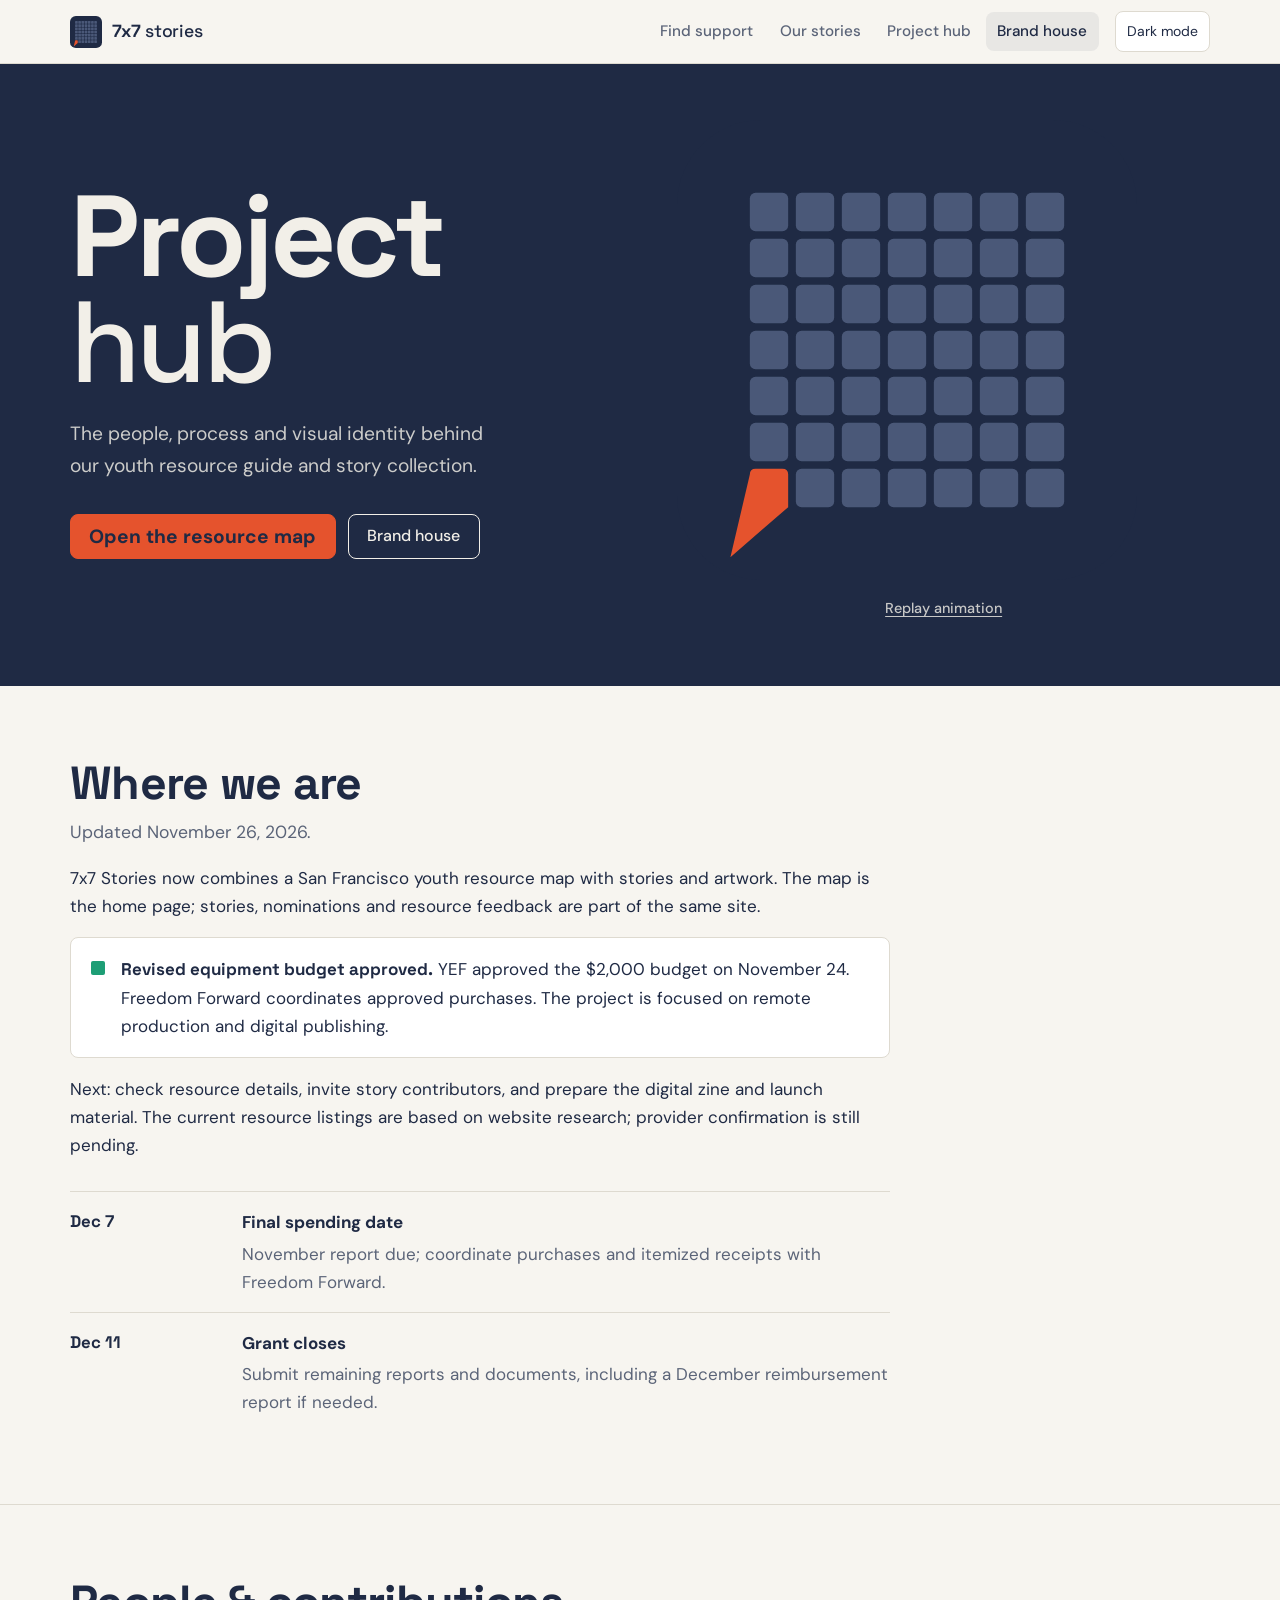
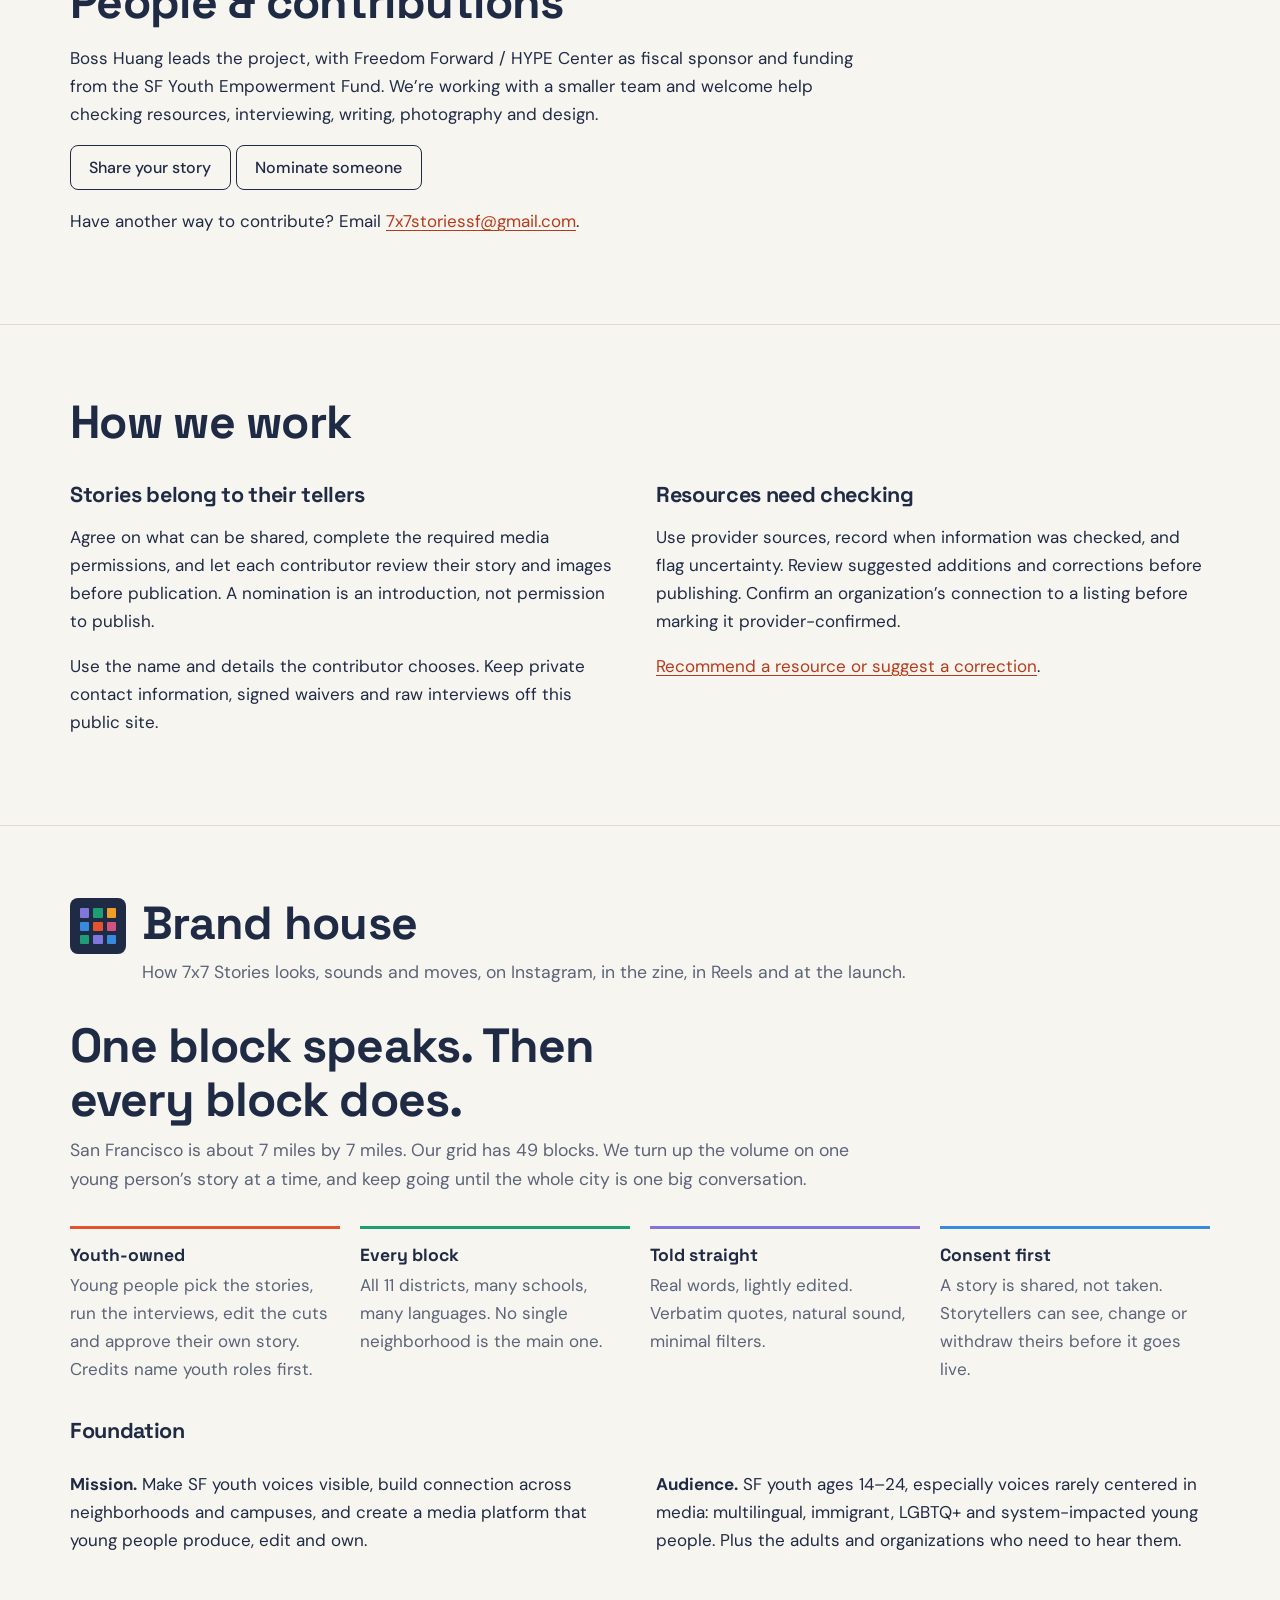
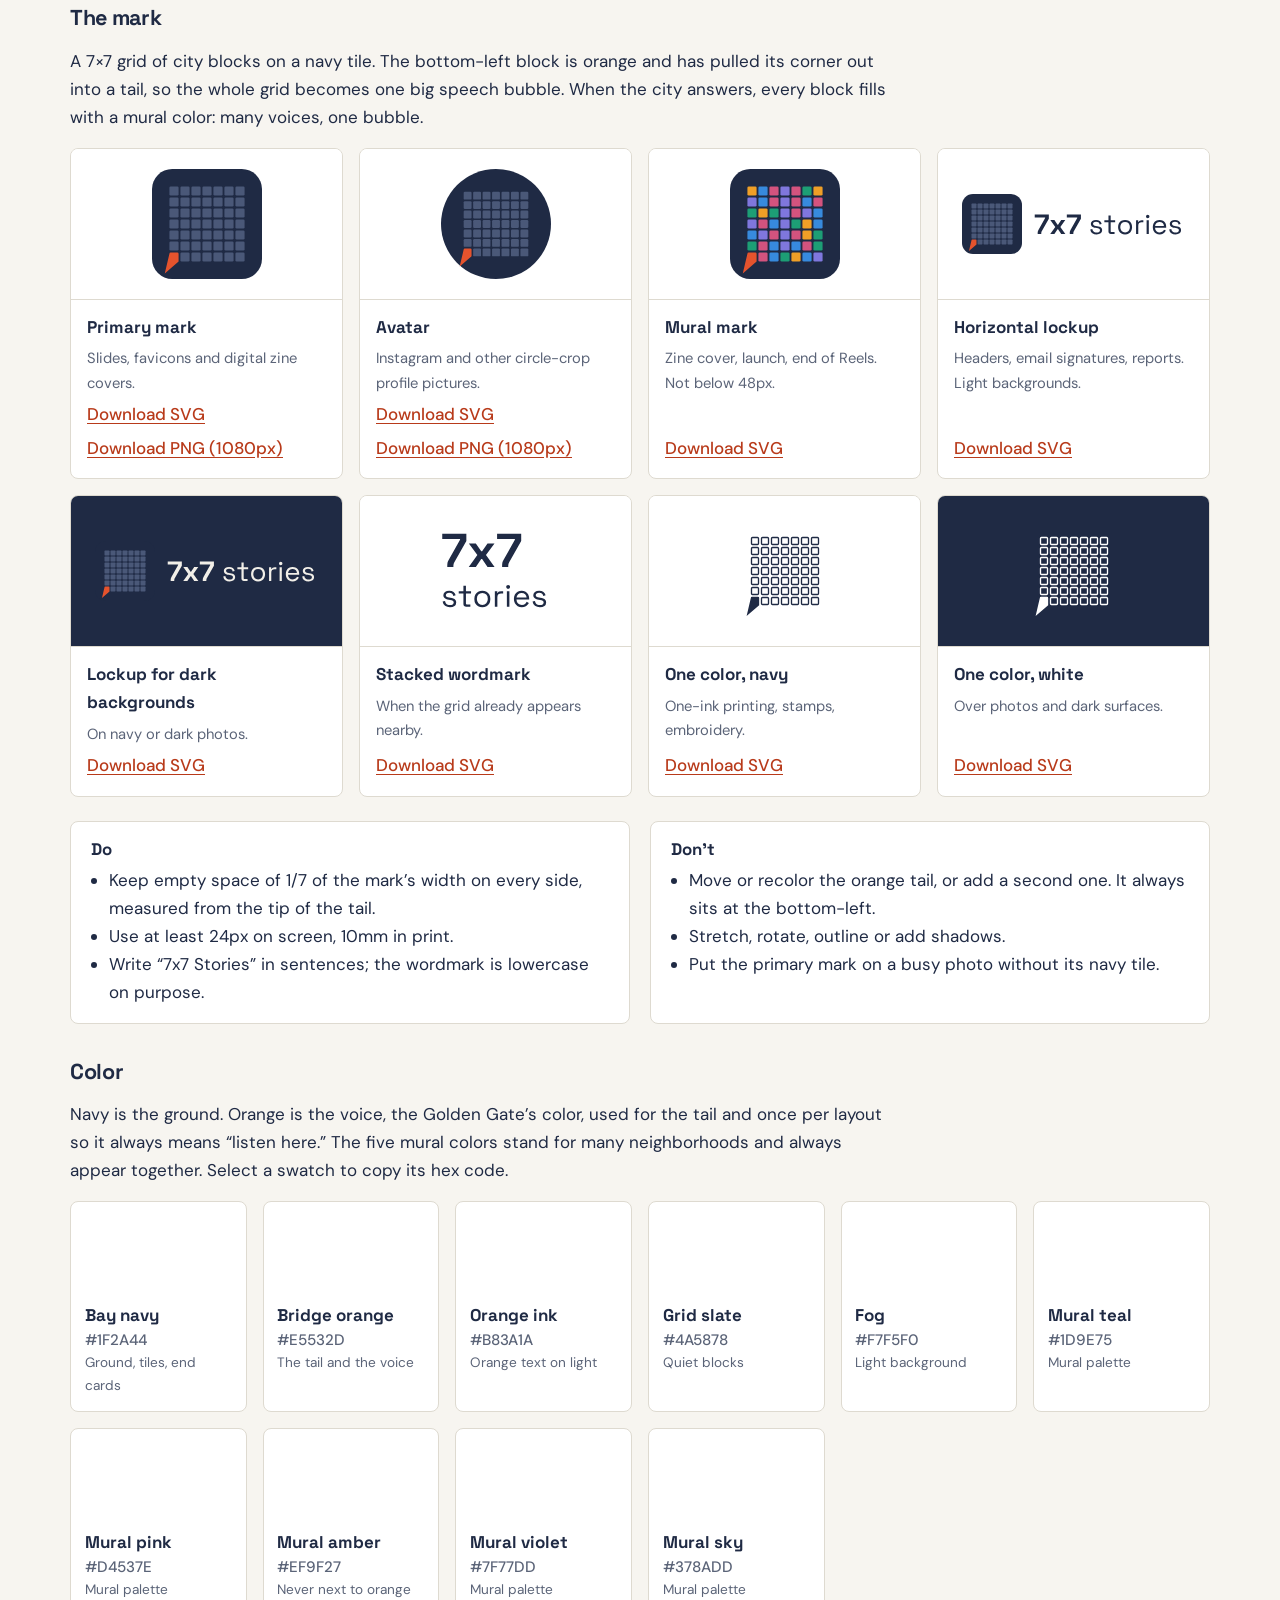
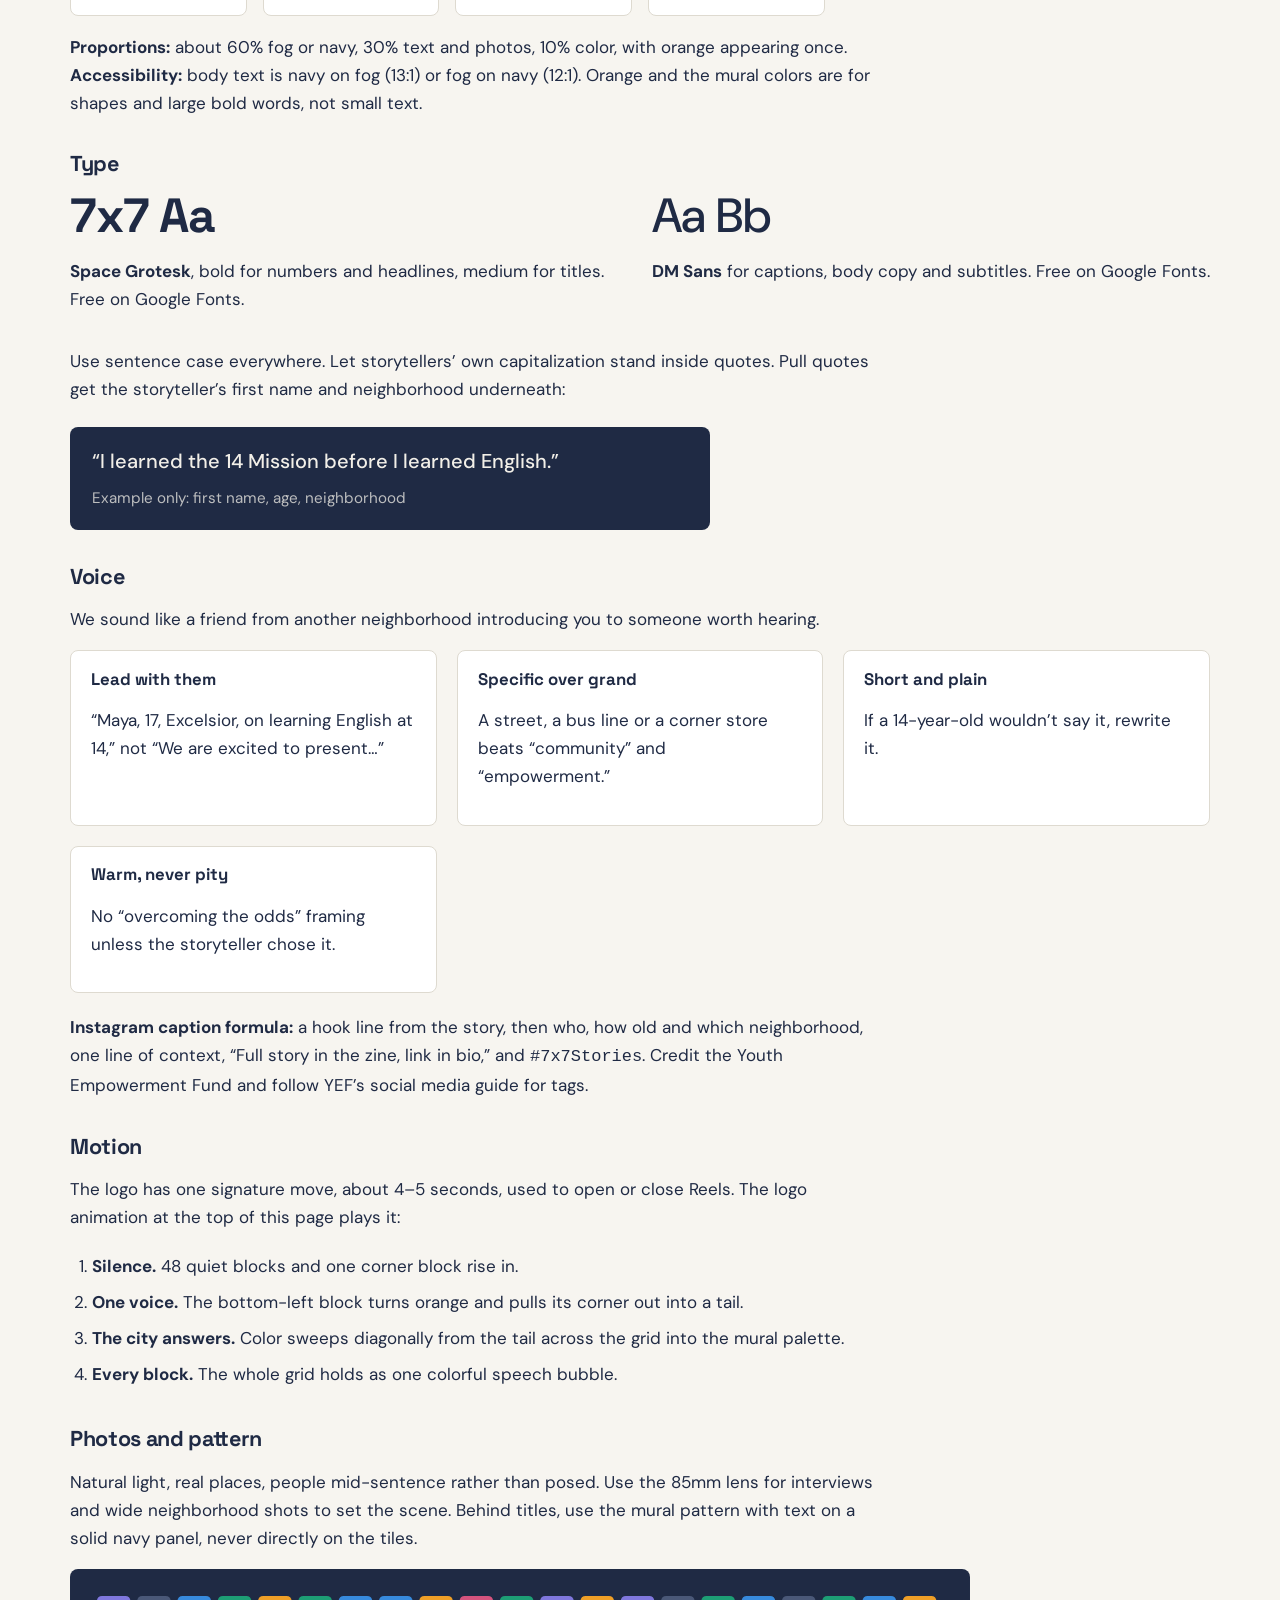
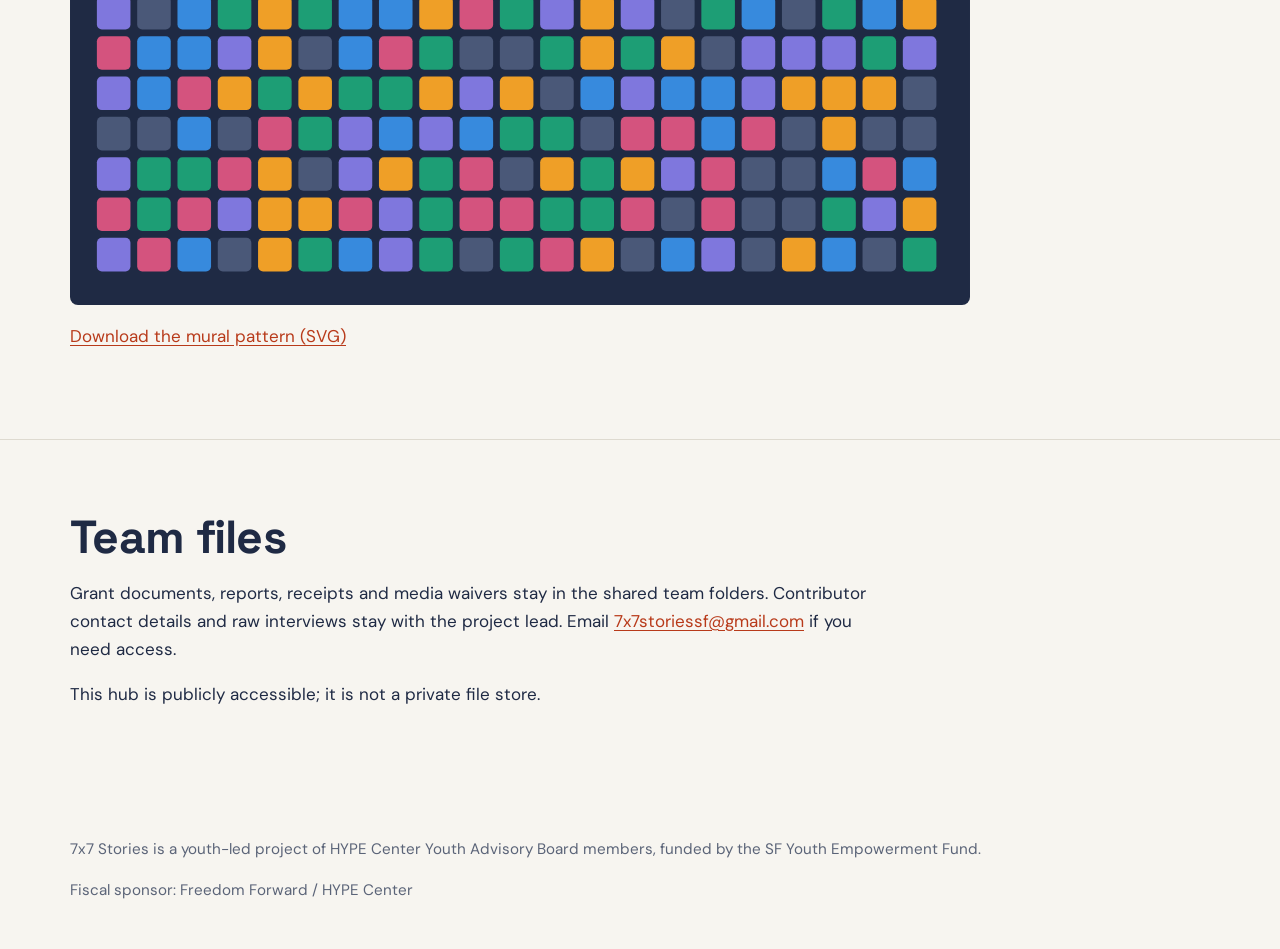
==== project/index.html @ 8b2cbba2 "Merge resource atlas into 7x7 Stories with a project hub" ====
<!doctype html>
<html lang="en">
<head>
<meta charset="utf-8">
<meta name="viewport" content="width=device-width, initial-scale=1, viewport-fit=cover">
<meta name="robots" content="noindex, nofollow">
<title>Project hub · 7x7 Stories</title>
<meta name="description" content="Project updates, contributor guidance and brand assets for 7x7 Stories.">
<link rel="icon" type="image/png" href="favicon.png">
<link rel="preconnect" href="https://fonts.googleapis.com">
<link rel="preconnect" href="https://fonts.gstatic.com" crossorigin>
<link rel="stylesheet" href="https://fonts.googleapis.com/css2?family=DM+Sans:wght@400;500;700&family=Space+Grotesk:wght@500;700&display=swap">
<style>
:root{
  color-scheme: light;
  --surface:#F7F5F0; --raised:#FFFFFF; --line:#DEDAD0;
  --ink:#1F2A44; --muted:#5B6478;
  --navy:#1F2A44; --slate:#4A5878; --on-navy:#F2EFE8;
  --orange:#E5532D; --orange-ink:#B83A1A;
  --teal:#1D9E75; --pink:#D4537E; --amber:#EF9F27; --violet:#7F77DD; --sky:#378ADD;
  --display:"Space Grotesk","Helvetica Neue",Arial,sans-serif;
  --text:"DM Sans",system-ui,-apple-system,"Segoe UI",sans-serif;
  --r-tile:2px; --r-md:8px;
  --measure:68ch;
}
@media (prefers-color-scheme: dark){
  :root:not([data-theme="light"]){
    color-scheme: dark;
    --surface:#121826; --raised:#1B2335; --line:#2C3650;
    --ink:#F2EFE8; --muted:#A9B0C0;
    --navy:#2B3B62; --slate:#4F6390;
    --orange:#FF6A3D; --orange-ink:#FF7A50;
  }
}
:root{ box-sizing:border-box; padding-top:env(safe-area-inset-top,0px); padding-bottom:env(safe-area-inset-bottom,0px); }
html{ scroll-padding-top:calc(env(safe-area-inset-top,0px) + 72px); scroll-behavior:smooth; }
@media (prefers-reduced-motion: reduce){ html{ scroll-behavior:auto; } }
*,*::before,*::after{ box-sizing:inherit; }
body{ margin:0; background:var(--surface); color:var(--ink); font:400 1.0625rem/1.65 var(--text); -webkit-font-smoothing:antialiased; }
img,svg{ max-width:100%; }
a{ color:var(--orange-ink); text-underline-offset:.18em; }
a:hover{ text-decoration-thickness:2px; }
:focus-visible{ outline:3px solid var(--orange); outline-offset:3px; border-radius:2px; }
.optbar{ background:color-mix(in srgb, var(--orange) 14%, var(--surface)); border-bottom:1px solid var(--line); font-size:.95rem; }
.optbar-in{ display:flex; flex-wrap:wrap; gap:.4rem 1rem; align-items:center; justify-content:space-between; padding-top:.55rem; padding-bottom:.55rem; }
.optbar b{ font-family:var(--display); }
.optbar a{ font-weight:500; }
.skip{ position:absolute; left:1rem; top:-4rem; background:var(--navy); color:var(--on-navy); padding:.6rem 1rem; border-radius:var(--r-md); z-index:20; }
.skip:focus{ top:1rem; }
.sr-only{ position:absolute; width:1px; height:1px; overflow:hidden; clip:rect(0 0 0 0); white-space:nowrap; }

/* header */
body::before{ content:""; position:fixed; inset:0 0 auto; height:env(safe-area-inset-top,0px); z-index:10; background:var(--surface); }
.top{ position:sticky; top:env(safe-area-inset-top,0px); z-index:9; background:var(--surface); border-bottom:1px solid var(--line); }
.top-in{ max-width:1180px; margin:0 auto; padding:.7rem 1.25rem; display:flex; align-items:center; gap:1rem; }
.brand{ flex:none; white-space:nowrap; display:flex; align-items:center; gap:.6rem; text-decoration:none; color:var(--ink); font:700 1.1rem/1 var(--display); letter-spacing:-.01em; }
.brand img{ width:32px; height:32px; }
.brand span b{ font-weight:700; } .brand span{ font-weight:500; }
nav ul{ list-style:none; margin:0; padding:0; display:flex; gap:.25rem; overflow-x:auto; scrollbar-width:none; }
nav{ margin-left:auto; min-width:0; }
nav a{ display:block; padding:.45rem .7rem; border-radius:var(--r-md); color:var(--muted); text-decoration:none; font-weight:500; font-size:.95rem; white-space:nowrap; }
nav a:hover, nav a[aria-current="true"]{ color:var(--ink); background:color-mix(in srgb, var(--ink) 7%, transparent); }

/* layout */
main{ display:block; }
.wrap{ max-width:1180px; margin:0 auto; padding:0 1.25rem; }
section{ padding:4.5rem 0; border-bottom:1px solid var(--line); }
section:last-of-type{ border-bottom:0; }
.sec-head{ display:grid; grid-template-columns: 56px 1fr; gap:1rem; align-items:start; margin-bottom:2rem; }
.sec-tile{ width:56px; height:56px; border-radius:var(--r-md); background:var(--navy); display:grid; grid-template-columns:repeat(3,1fr); gap:4px; padding:10px; }
.sec-tile i{ background:var(--slate); border-radius:1px; }
.sec-tile i.on{ background:var(--c, var(--orange)); }
h1,h2,h3{ font-family:var(--display); letter-spacing:-.015em; line-height:1.08; margin:0; }
h2{ font-size:clamp(2rem, 4vw, 2.9rem); font-weight:700; }
h3{ font-size:1.35rem; font-weight:700; margin:2.2rem 0 .7rem; }
.lede{ color:var(--muted); max-width:var(--measure); margin:.6rem 0 0; font-size:1.1rem; }
p, li{ max-width:var(--measure); }
.cols{ display:grid; gap:2rem; grid-template-columns:repeat(auto-fit, minmax(min(100%, 320px), 1fr)); }

/* hero */
.hero{ background:var(--navy); color:var(--on-navy); padding:3.5rem 0 4rem; border-bottom:0; }
.hero-in{ display:grid; grid-template-columns: minmax(0,1.05fr) minmax(0,1fr); gap:3rem; align-items:center; }
.hero h1{ font-size:clamp(3.4rem, 9vw, 7.2rem); line-height:.92; letter-spacing:-.035em; }
.hero h1 span{ display:block; font-weight:500; }
.hero p{ font-size:1.2rem; color:color-mix(in srgb, var(--on-navy) 82%, var(--navy)); margin:1.4rem 0 0; max-width:34ch; }
.hero-actions{ display:flex; flex-wrap:wrap; gap:.75rem; margin-top:2rem; }
.btn{ display:inline-flex; align-items:center; gap:.5rem; font:500 1rem/1 var(--text); padding:.85rem 1.15rem; border-radius:var(--r-md); border:1.5px solid currentColor; background:transparent; color:inherit; text-decoration:none; cursor:pointer; }
.btn.solid{ background:var(--orange); border-color:var(--orange); color:#1F2A44; font-weight:700; font-size:1.2rem; padding:.75rem 1.15rem; }
.btn:hover{ filter:brightness(1.06); }
.grid-art{ width:min(100%, 460px); justify-self:center; aspect-ratio:1; }
.grid-art svg{ width:100%; height:100%; display:block; }
.replay{ display:block; margin:.9rem auto 0; font:500 .9rem/1 var(--text); color:color-mix(in srgb, var(--on-navy) 80%, var(--navy)); background:none; border:0; text-decoration:underline; text-underline-offset:.2em; cursor:pointer; padding:.4rem; }

/* status */
.status{ display:flex; gap:1rem; align-items:flex-start; padding:1.1rem 1.25rem; border-radius:var(--r-md); background:var(--raised); border:1px solid var(--line); max-width:820px; }
.dot{ flex:none; width:14px; height:14px; margin-top:.35rem; border-radius:var(--r-tile); background:var(--amber); }
.dot.go{ background:var(--teal); }
.status p{ margin:0; }
.status b{ font-family:var(--display); }
ol.timeline{ list-style:none; padding:0; margin:2rem 0 0; display:grid; gap:0; max-width:820px; counter-reset:step; }
ol.timeline li{ display:grid; grid-template-columns: 9.5rem 1fr; gap:1.25rem; padding:1rem 0; border-top:1px solid var(--line); max-width:none; }
ol.timeline time{ font-family:var(--display); font-weight:700; font-size:1.05rem; }
ol.timeline li.past time{ color:var(--muted); font-weight:500; }
ol.timeline li.next time{ color:var(--orange-ink); }
ol.timeline p{ margin:.2rem 0 0; color:var(--muted); }
ol.timeline strong{ font-weight:700; }

/* org chart */
.org{ display:grid; gap:1rem; }
.org-top{ display:grid; grid-template-columns: 1fr 1.2fr 1fr; gap:1rem; align-items:stretch; }
.node{ border-radius:var(--r-md); padding:1rem 1.1rem; border:1px solid var(--line); background:var(--raised); }
.node h4{ margin:0; font:700 1.05rem/1.2 var(--display); }
.node p{ margin:.25rem 0 0; color:var(--muted); font-size:.95rem; }
.node.lead{ background:var(--navy); color:var(--on-navy); border-color:var(--navy); }
.node.lead p{ color:color-mix(in srgb, var(--on-navy) 78%, var(--navy)); }
.node.advisor{ border-style:dashed; }
.depts{ display:grid; grid-template-columns:repeat(3, 1fr); gap:1rem; }
.dept{ border-radius:var(--r-md); border:1px solid var(--line); background:var(--raised); overflow:hidden; }
.dept header{ padding:1rem 1.1rem; border-bottom:1px solid var(--line); border-top:6px solid var(--c); }
.dept header h4{ margin:0; font:700 1.1rem/1.2 var(--display); }
.dept header p{ margin:.25rem 0 0; color:var(--muted); font-size:.95rem; }
.dept ul{ margin:0; padding:.8rem 1.1rem 1rem 2.2rem; }
.dept li{ padding:.15rem 0; }
.grow{ margin-top:1.5rem; display:grid; grid-template-columns:repeat(3,1fr); gap:1rem; }
.grow div{ padding:1rem 1.1rem; border-left:0; background:color-mix(in srgb, var(--ink) 4%, transparent); border-radius:var(--r-md); }
.grow b{ font-family:var(--display); display:block; margin-bottom:.2rem; }

/* lists & tables */
.steps{ padding-left:1.4rem; } .steps li{ padding:.25rem 0; }
.rules{ width:100%; border-collapse:collapse; font-size:.98rem; }
.table-wrap{ overflow-x:auto; max-width:900px; }
.rules th, .rules td{ text-align:left; vertical-align:top; padding:.75rem .9rem .75rem 0; border-top:1px solid var(--line); }
.rules th{ font-family:var(--display); font-weight:700; width:11rem; }
.no{ display:flex; flex-wrap:wrap; gap:.5rem; padding:0; list-style:none; }
.no li{ padding:.35rem .7rem; border-radius:999px; border:1px solid var(--line); background:var(--raised); font-size:.95rem; }

/* get involved */
.paths{ display:grid; grid-template-columns:repeat(auto-fit, minmax(min(100%, 340px),1fr)); gap:1.25rem; }
.path{ border-radius:var(--r-md); padding:1.5rem; background:var(--raised); border:1px solid var(--line); }
.path h3{ margin-top:0; }
.path .time{ font-family:var(--display); font-weight:700; color:var(--orange-ink); }
.contact{ margin-top:1.5rem; font-size:1.1rem; }

/* brand */
.essence{ font:700 clamp(1.8rem, 4.2vw, 3rem)/1.12 var(--display); letter-spacing:-.02em; max-width:20ch; margin:0; }
.pillars{ display:grid; grid-template-columns:repeat(auto-fit, minmax(min(100%, 240px),1fr)); gap:1.25rem; margin-top:2rem; }
.pillar{ padding-top:1rem; border-top:3px solid var(--c); }
.pillar h4{ margin:0 0 .3rem; font:700 1.1rem/1.2 var(--display); }
.pillar p{ margin:0; color:var(--muted); }
.logos{ display:grid; grid-template-columns:repeat(auto-fill, minmax(min(100%, 230px),1fr)); gap:1rem; }
.logo-card{ border:1px solid var(--line); border-radius:var(--r-md); overflow:hidden; background:var(--raised); display:flex; flex-direction:column; }
.logo-card .art{ height:150px; display:grid; place-items:center; padding:1.25rem; background:var(--raised); }
.logo-card .art.dark{ background:#1F2A44; }
.logo-card .art img{ max-height:100%; }
.logo-card .meta{ padding:.8rem 1rem 1rem; border-top:1px solid var(--line); display:flex; flex-direction:column; gap:.35rem; flex:1; }
.logo-card .meta b{ font-family:var(--display); }
.logo-card .meta span{ color:var(--muted); font-size:.92rem; }
.logo-card .meta a{ margin-top:auto; font-weight:500; }
.swatches{ display:grid; grid-template-columns:repeat(auto-fill, minmax(min(100%, 170px),1fr)); gap:1rem; }
.swatch{ border:1px solid var(--line); border-radius:var(--r-md); overflow:hidden; background:var(--raised); text-align:left; font:inherit; color:inherit; padding:0; cursor:pointer; }
.swatch{ display:flex; flex-direction:column; }
.swatch .chip{ display:block; height:88px; background:var(--sw); border-bottom:1px solid var(--line); }
.swatch .info{ padding:.7rem .85rem .85rem; display:flex; flex-direction:column; gap:.1rem; }
.swatch b{ font-family:var(--display); }
.swatch code{ font:500 .95rem/1.3 var(--text); color:var(--muted); }
.swatch small{ color:var(--muted); font-size:.85rem; }
.swatch:hover .chip{ filter:brightness(1.05); }
.type-spec{ display:grid; grid-template-columns:repeat(auto-fit, minmax(min(100%, 320px),1fr)); gap:1.5rem; }
.type-spec .sample{ font-size:3rem; line-height:1; margin:.3rem 0 .6rem; }
.type-spec .d{ font-family:var(--display); font-weight:700; letter-spacing:-.02em; }
.type-spec .t{ font-family:var(--text); font-weight:500; }
.dos{ display:grid; grid-template-columns:repeat(auto-fit, minmax(min(100%, 300px),1fr)); gap:1.25rem; }
.dos > div{ padding:1.1rem 1.25rem; border-radius:var(--r-md); background:var(--raised); border:1px solid var(--line); }
.dos h4{ margin:0 0 .4rem; font:700 1.05rem/1.2 var(--display); }
.dos ul{ margin:0; padding-left:1.15rem; }
blockquote{ margin:1.5rem 0; padding:1.2rem 1.4rem; background:var(--navy); color:var(--on-navy); border-radius:var(--r-md); max-width:640px; }
blockquote p{ margin:0; font:500 1.25rem/1.5 var(--text); }
blockquote footer{ margin-top:.6rem; font-size:.95rem; color:color-mix(in srgb, var(--on-navy) 75%, var(--navy)); }
.pattern{ border-radius:var(--r-md); overflow:hidden; max-width:900px; }
.pattern img{ display:block; width:100%; }
.toast{ visibility:hidden; opacity:0; position:fixed; left:50%; bottom:calc(1.25rem + env(safe-area-inset-bottom,0px)); transform:translateX(-50%) translateY(150%); background:var(--navy); color:var(--on-navy); padding:.7rem 1rem; border-radius:var(--r-md); font-weight:500; transition:transform .2s ease, opacity .2s ease, visibility .2s; z-index:30; }
.toast.show{ visibility:visible; opacity:1; transform:translateX(-50%) translateY(0); }
@media (prefers-reduced-motion: reduce){ .toast{ transition:none; } }

/* resources */
.docs{ list-style:none; padding:0; margin:0; display:grid; grid-template-columns:repeat(auto-fit, minmax(min(100%, 300px),1fr)); gap:.25rem 2rem; }
.docs li{ padding:.75rem 0; border-top:1px solid var(--line); }
.docs b{ display:block; font-family:var(--display); }
.docs span{ color:var(--muted); font-size:.95rem; }

footer.site{ padding:2.5rem 0 3rem; color:var(--muted); font-size:.95rem; }
footer.site .wrap{ display:flex; flex-wrap:wrap; gap:1rem 2rem; justify-content:space-between; }

@media (max-width: 860px){
  .hero-in{ grid-template-columns:1fr; gap:2rem; }
  .grid-art{ width:min(100%, 360px); }
  .org-top, .depts, .grow{ grid-template-columns:1fr; }
  ol.timeline li{ grid-template-columns:1fr; gap:.2rem; }
  .sec-head{ grid-template-columns:1fr; }
  .sec-tile{ width:44px; height:44px; padding:8px; gap:3px; }
  section{ padding:3.25rem 0; }
}
@media print{
  .top, .replay, .hero-actions, .skip{ display:none; }
  section{ break-inside:avoid-page; }
}
</style>
<script src="../theme.js"></script><style>
:root[data-theme="dark"]{color-scheme:dark;--surface:#121826;--raised:#1B2335;--line:#2C3650;--ink:#F2EFE8;--muted:#A9B0C0;--navy:#2B3B62;--slate:#4F6390;--orange:#FF6A3D;--orange-ink:#FF7A50}
.theme-toggle{font:inherit;font-size:.875rem;white-space:nowrap;padding:.5rem .7rem;border:1px solid var(--line);border-radius:8px;background:var(--raised);color:var(--ink);cursor:pointer}.top-in{flex-wrap:wrap}@media(max-width:650px){.top-in nav{order:3;width:100%;margin-left:0}.theme-toggle{margin-left:auto}}
</style></head>
<body>
<a class="skip" href="#main">Skip to content</a>

<header class="top">
  <div class="top-in">
    <a class="brand" href="#top" aria-label="7x7 Stories, back to top"><img src="assets/logos/7x7-mark-primary.svg" alt=""><span><b>7x7</b> stories</span></a>
    <nav aria-label="Main navigation"><ul><li><a href="../#resources">Find support</a></li><li><a href="../#stories">Our stories</a></li><li><a href="#now">Project hub</a></li><li><a href="#brand">Brand house</a></li></ul></nav><button class="theme-toggle" type="button" aria-pressed="false">Dark mode</button>
  </div>
</header>


<main id="main">

<section class="hero" id="top" aria-labelledby="hero-title">
  <div class="wrap hero-in">
    <div>
      <h1 id="hero-title">Project<span>hub</span></h1>
      <p>The people, process and visual identity behind our youth resource guide and story collection.</p>
      <div class="hero-actions">
        <a class="btn solid" href="../#resources">Open the resource map</a>
        <a class="btn" href="#brand">Brand house</a>
      </div>
    </div>
    <div>
      <div class="grid-art" role="img" aria-label="The 7x7 Stories logo: a 7 by 7 grid of city blocks. The bottom-left block turns orange and pulls out into a speech-bubble tail, then color sweeps across the grid until every block is lit, turning the whole grid into one big speech bubble.">
        <svg id="grid" viewBox="0 0 120 120" aria-hidden="true"></svg>
      </div>
      <button class="replay" id="replay" type="button">Replay animation</button>
    </div>
  </div>
</section>

<section id="now" aria-labelledby="now-title"><div class="wrap"><h2 id="now-title">Where we are</h2><p class="lede">Updated November 26, 2026.</p><p>7x7 Stories now combines a San Francisco youth resource map with stories and artwork. The map is the home page; stories, nominations and resource feedback are part of the same site.</p><div class="status"><span class="dot go" aria-hidden="true"></span><p><b>Revised equipment budget approved.</b> YEF approved the $2,000 budget on November 24. Freedom Forward coordinates approved purchases. The project is focused on remote production and digital publishing.</p></div><p>Next: check resource details, invite story contributors, and prepare the digital zine and launch material. The current resource listings are based on website research; provider confirmation is still pending.</p><ol class="timeline"><li><time datetime="2026-12-07">Dec 7</time><div><strong>Final spending date</strong><p>November report due; coordinate purchases and itemized receipts with Freedom Forward.</p></div></li><li><time datetime="2026-12-11">Dec 11</time><div><strong>Grant closes</strong><p>Submit remaining reports and documents, including a December reimbursement report if needed.</p></div></li></ol></div></section>
<section id="team" aria-labelledby="team-title"><div class="wrap"><h2 id="team-title">People &amp; contributions</h2><p>Boss Huang leads the project, with Freedom Forward / HYPE Center as fiscal sponsor and funding from the SF Youth Empowerment Fund. We’re working with a smaller team and welcome help checking resources, interviewing, writing, photography and design.</p><p id="join"><a class="btn" href="../?nominate=self#stories">Share your story</a> <a class="btn" href="../?nominate=other#stories">Nominate someone</a></p><p>Have another way to contribute? Email <a href="mailto:7x7storiessf@gmail.com">7x7storiessf@gmail.com</a>.</p></div></section>
<section id="work" aria-labelledby="work-title"><div class="wrap"><h2 id="work-title">How we work</h2><div class="cols"><div><h3>Stories belong to their tellers</h3><p>Agree on what can be shared, complete the required media permissions, and let each contributor review their story and images before publication. A nomination is an introduction, not permission to publish.</p><p>Use the name and details the contributor chooses. Keep private contact information, signed waivers and raw interviews off this public site.</p></div><div><h3>Resources need checking</h3><p>Use provider sources, record when information was checked, and flag uncertainty. Review suggested additions and corrections before publishing. Confirm an organization’s connection to a listing before marking it provider-confirmed.</p><p><a href="../#feedback">Recommend a resource or suggest a correction</a>.</p></div></div></div></section>
<!-- ===================== BRAND HOUSE ===================== -->
<section id="brand" aria-labelledby="brand-title">
  <div class="wrap">
    <div class="sec-head">
      <div class="sec-tile" aria-hidden="true"><i class="on" style="--c:var(--violet)"></i><i class="on" style="--c:var(--teal)"></i><i class="on" style="--c:var(--amber)"></i><i class="on" style="--c:var(--sky)"></i><i class="on"></i><i class="on" style="--c:var(--pink)"></i><i class="on" style="--c:var(--teal)"></i><i class="on" style="--c:var(--violet)"></i><i class="on" style="--c:var(--sky)"></i></div>
      <div>
        <h2 id="brand-title">Brand house</h2>
        <p class="lede">How 7x7 Stories looks, sounds and moves, on Instagram, in the zine, in Reels and at the launch.</p>
      </div>
    </div>

    <p class="essence">One block speaks. Then every block does.</p>
    <p class="lede">San Francisco is about 7 miles by 7 miles. Our grid has 49 blocks. We turn up the volume on one young person’s story at a time, and keep going until the whole city is one big conversation.</p>

    <div class="pillars">
      <div class="pillar" style="--c:var(--orange)"><h4>Youth-owned</h4><p>Young people pick the stories, run the interviews, edit the cuts and approve their own story. Credits name youth roles first.</p></div>
      <div class="pillar" style="--c:var(--teal)"><h4>Every block</h4><p>All 11 districts, many schools, many languages. No single neighborhood is the main one.</p></div>
      <div class="pillar" style="--c:var(--violet)"><h4>Told straight</h4><p>Real words, lightly edited. Verbatim quotes, natural sound, minimal filters.</p></div>
      <div class="pillar" style="--c:var(--sky)"><h4>Consent first</h4><p>A story is shared, not taken. Storytellers can see, change or withdraw theirs before it goes live.</p></div>
    </div>

    <h3>Foundation</h3>
    <div class="cols">
      <p><strong>Mission.</strong> Make SF youth voices visible, build connection across neighborhoods and campuses, and create a media platform that young people produce, edit and own.</p>
      <p><strong>Audience.</strong> SF youth ages 14–24, especially voices rarely centered in media: multilingual, immigrant, LGBTQ+ and system-impacted young people. Plus the adults and organizations who need to hear them.</p>
    </div>

    <h3>The mark</h3>
    <p>A 7×7 grid of city blocks on a navy tile. The bottom-left block is orange and has pulled its corner out into a tail, so the whole grid becomes one big speech bubble. When the city answers, every block fills with a mural color: many voices, one bubble.</p>
    <div class="logos">
      <div class="logo-card"><div class="art"><img src="assets/logos/7x7-mark-primary.svg" alt="Primary mark: quiet grid with an orange corner tail" width="110" height="110"></div><div class="meta"><b>Primary mark</b><span>Slides, favicons and digital zine covers.</span><a href="assets/logos/7x7-mark-primary.svg" download>Download SVG</a><a href="assets/logos/7x7-mark-primary-1080.png" download>Download PNG (1080px)</a></div></div>
      <div class="logo-card"><div class="art"><img src="assets/logos/7x7-mark-avatar.svg" alt="Circle avatar mark" width="110" height="110"></div><div class="meta"><b>Avatar</b><span>Instagram and other circle-crop profile pictures.</span><a href="assets/logos/7x7-mark-avatar.svg" download>Download SVG</a><a href="assets/logos/7x7-mark-avatar-1080.png" download>Download PNG (1080px)</a></div></div>
      <div class="logo-card"><div class="art"><img src="assets/logos/7x7-mark-mural.svg" alt="Mural mark with every block in color" width="110" height="110"></div><div class="meta"><b>Mural mark</b><span>Zine cover, launch, end of Reels. Not below 48px.</span><a href="assets/logos/7x7-mark-mural.svg" download>Download SVG</a></div></div>
      <div class="logo-card"><div class="art"><img src="assets/logos/7x7-lockup-horizontal-navy.svg" alt="Horizontal lockup, navy" height="60"></div><div class="meta"><b>Horizontal lockup</b><span>Headers, email signatures, reports. Light backgrounds.</span><a href="assets/logos/7x7-lockup-horizontal-navy.svg" download>Download SVG</a></div></div>
      <div class="logo-card"><div class="art dark"><img src="assets/logos/7x7-lockup-horizontal-light.svg" alt="Horizontal lockup, light" height="60"></div><div class="meta"><b>Lockup for dark backgrounds</b><span>On navy or dark photos.</span><a href="assets/logos/7x7-lockup-horizontal-light.svg" download>Download SVG</a></div></div>
      <div class="logo-card"><div class="art"><img src="assets/logos/7x7-wordmark-stacked-navy.svg" alt="Stacked wordmark" height="90"></div><div class="meta"><b>Stacked wordmark</b><span>When the grid already appears nearby.</span><a href="assets/logos/7x7-wordmark-stacked-navy.svg" download>Download SVG</a></div></div>
      <div class="logo-card"><div class="art"><img src="assets/logos/7x7-mark-onecolor-navy.svg" alt="One-color mark, navy" width="100" height="100"></div><div class="meta"><b>One color, navy</b><span>One-ink printing, stamps, embroidery.</span><a href="assets/logos/7x7-mark-onecolor-navy.svg" download>Download SVG</a></div></div>
      <div class="logo-card"><div class="art dark"><img src="assets/logos/7x7-mark-onecolor-white.svg" alt="One-color mark, white" width="100" height="100"></div><div class="meta"><b>One color, white</b><span>Over photos and dark surfaces.</span><a href="assets/logos/7x7-mark-onecolor-white.svg" download>Download SVG</a></div></div>
    </div>

    <div class="dos" style="margin-top:1.5rem">
      <div><h4>Do</h4><ul><li>Keep empty space of 1/7 of the mark’s width on every side, measured from the tip of the tail.</li><li>Use at least 24px on screen, 10mm in print.</li><li>Write “7x7 Stories” in sentences; the wordmark is lowercase on purpose.</li></ul></div>
      <div><h4>Don’t</h4><ul><li>Move or recolor the orange tail, or add a second one. It always sits at the bottom-left.</li><li>Stretch, rotate, outline or add shadows.</li><li>Put the primary mark on a busy photo without its navy tile.</li></ul></div>
    </div>

    <h3>Color</h3>
    <p>Navy is the ground. Orange is the voice, the Golden Gate’s color, used for the tail and once per layout so it always means “listen here.” The five mural colors stand for many neighborhoods and always appear together. Select a swatch to copy its hex code.</p>
    <div class="swatches" id="swatches">
      <button class="swatch" type="button" data-hex="#1F2A44" style="--sw:#1F2A44"><span class="chip"></span><span class="info"><b>Bay navy</b><code>#1F2A44</code><small>Ground, tiles, end cards</small></span></button>
      <button class="swatch" type="button" data-hex="#E5532D" style="--sw:#E5532D"><span class="chip"></span><span class="info"><b>Bridge orange</b><code>#E5532D</code><small>The tail and the voice</small></span></button>
      <button class="swatch" type="button" data-hex="#B83A1A" style="--sw:#B83A1A"><span class="chip"></span><span class="info"><b>Orange ink</b><code>#B83A1A</code><small>Orange text on light</small></span></button>
      <button class="swatch" type="button" data-hex="#4A5878" style="--sw:#4A5878"><span class="chip"></span><span class="info"><b>Grid slate</b><code>#4A5878</code><small>Quiet blocks</small></span></button>
      <button class="swatch" type="button" data-hex="#F7F5F0" style="--sw:#F7F5F0"><span class="chip"></span><span class="info"><b>Fog</b><code>#F7F5F0</code><small>Light background</small></span></button>
      <button class="swatch" type="button" data-hex="#1D9E75" style="--sw:#1D9E75"><span class="chip"></span><span class="info"><b>Mural teal</b><code>#1D9E75</code><small>Mural palette</small></span></button>
      <button class="swatch" type="button" data-hex="#D4537E" style="--sw:#D4537E"><span class="chip"></span><span class="info"><b>Mural pink</b><code>#D4537E</code><small>Mural palette</small></span></button>
      <button class="swatch" type="button" data-hex="#EF9F27" style="--sw:#EF9F27"><span class="chip"></span><span class="info"><b>Mural amber</b><code>#EF9F27</code><small>Never next to orange</small></span></button>
      <button class="swatch" type="button" data-hex="#7F77DD" style="--sw:#7F77DD"><span class="chip"></span><span class="info"><b>Mural violet</b><code>#7F77DD</code><small>Mural palette</small></span></button>
      <button class="swatch" type="button" data-hex="#378ADD" style="--sw:#378ADD"><span class="chip"></span><span class="info"><b>Mural sky</b><code>#378ADD</code><small>Mural palette</small></span></button>
    </div>
    <p><strong>Proportions:</strong> about 60% fog or navy, 30% text and photos, 10% color, with orange appearing once. <strong>Accessibility:</strong> body text is navy on fog (13:1) or fog on navy (12:1). Orange and the mural colors are for shapes and large bold words, not small text.</p>

    <h3>Type</h3>
    <div class="type-spec">
      <div><p class="sample d">7x7 Aa</p><p><strong>Space Grotesk</strong>, bold for numbers and headlines, medium for titles. Free on Google Fonts.</p></div>
      <div><p class="sample t">Aa Bb</p><p><strong>DM Sans</strong> for captions, body copy and subtitles. Free on Google Fonts.</p></div>
    </div>
    <p>Use sentence case everywhere. Let storytellers’ own capitalization stand inside quotes. Pull quotes get the storyteller’s first name and neighborhood underneath:</p>
    <blockquote><p>“I learned the 14 Mission before I learned English.”</p><footer>Example only: first name, age, neighborhood</footer></blockquote>

    <h3>Voice</h3>
    <p>We sound like a friend from another neighborhood introducing you to someone worth hearing.</p>
    <div class="dos">
      <div><h4>Lead with them</h4><p>“Maya, 17, Excelsior, on learning English at 14,” not “We are excited to present…”</p></div>
      <div><h4>Specific over grand</h4><p>A street, a bus line or a corner store beats “community” and “empowerment.”</p></div>
      <div><h4>Short and plain</h4><p>If a 14-year-old wouldn’t say it, rewrite it.</p></div>
      <div><h4>Warm, never pity</h4><p>No “overcoming the odds” framing unless the storyteller chose it.</p></div>
    </div>
    <p style="margin-top:1.25rem"><strong>Instagram caption formula:</strong> a hook line from the story, then who, how old and which neighborhood, one line of context, “Full story in the zine, link in bio,” and <code>#7x7Stories</code>. Credit the Youth Empowerment Fund and follow YEF’s social media guide for tags.</p>

    <h3>Motion</h3>
    <p>The logo has one signature move, about 4–5 seconds, used to open or close Reels. The logo animation at the top of this page plays it:</p>
    <ol class="steps">
      <li><strong>Silence.</strong> 48 quiet blocks and one corner block rise in.</li>
      <li><strong>One voice.</strong> The bottom-left block turns orange and pulls its corner out into a tail.</li>
      <li><strong>The city answers.</strong> Color sweeps diagonally from the tail across the grid into the mural palette.</li>
      <li><strong>Every block.</strong> The whole grid holds as one colorful speech bubble.</li>
    </ol>

    <h3>Photos and pattern</h3>
    <p>Natural light, real places, people mid-sentence rather than posed. Use the 85mm lens for interviews and wide neighborhood shots to set the scene. Behind titles, use the mural pattern with text on a solid navy panel, never directly on the tiles.</p>
    <div class="pattern"><img src="assets/patterns/mural-pattern-banner.svg" alt="Mural pattern: a strip of colorful city-block tiles on navy"></div>
    <p><a href="assets/patterns/mural-pattern-banner.svg" download>Download the mural pattern (SVG)</a></p>
  </div>
</section>

<section id="files" aria-labelledby="files-title"><div class="wrap"><h2 id="files-title">Team files</h2><p>Grant documents, reports, receipts and media waivers stay in the shared team folders. Contributor contact details and raw interviews stay with the project lead. Email <a href="mailto:7x7storiessf@gmail.com">7x7storiessf@gmail.com</a> if you need access.</p><p>This hub is publicly accessible; it is not a private file store.</p></div></section>
</main>

<footer class="site">
  <div class="wrap">
    <span>7x7 Stories is a youth-led project of HYPE Center Youth Advisory Board members, funded by the SF Youth Empowerment Fund.</span>
    <span>Fiscal sponsor: Freedom Forward / HYPE Center</span>
  </div>
</footer>

<div class="toast" id="toast" role="status" aria-live="polite"></div>

<script>
(function(){
  var VARIANT = 'a';
  var NS = 'http://www.w3.org/2000/svg';
  var svg = document.getElementById('grid');
  var MURAL = ['aspvpta','vspvpsp','tatvpvs','vpsvtas','svpvpat','tpsvspt','xpstasv'];
  var COL = { a:'#EF9F27', s:'#378ADD', p:'#D4537E', v:'#7F77DD', t:'#1D9E75' };
  var SLATE = '#4A5878', NAVY = '#1F2A44', ORANGE = '#E5532D', DEEP = '#C9462A';
  var T = 10, P = 12, G = 7 * P - 2, O = (120 - G) / 2;
  function el(n, a){ var e = document.createElementNS(NS, n); for (var k in a) e.setAttribute(k, a[k]); return e; }
  svg.appendChild(el('rect', { width:120, height:120, rx:22, fill:NAVY }));
  var body = el('rect', { x:O, y:O, width:G, height:G, rx:3, fill:DEEP, opacity:0 });
  svg.appendChild(body);
  var tiles = [];
  for (var r = 0; r < 7; r++) for (var c = 0; c < 7; c++){
    if (r === 6 && c === 0) continue;
    var x = O + c * P, y = O + r * P;
    var g = el('g', {});
    var rc = el('rect', { x:-T / 2, y:-T / 2, width:T, height:T, rx:1.5, fill:SLATE });
    g.appendChild(rc); svg.appendChild(g);
    tiles.push({ g:g, rc:rc, d:(6 - r) + c, ring:Math.max(6 - r, c), i:r * 7 + c,
      col: VARIANT === 'b' ? ORANGE : COL[MURAL[r][c]], cx:x + T / 2, cy:y + T / 2 });
  }
  var tail = el('path', { fill:SLATE });
  svg.appendChild(tail);
  var tx0 = O, ty0 = O + 6 * P;
  function tailD(ext){
    var x = tx0, y = ty0;
    var tx = x - 3.5 * ext, ty = y + T + 9 * ext;
    return 'M' + x + ' ' + (y + 1.5) + 'Q' + x + ' ' + y + ' ' + (x + 1.5) + ' ' + y + 'H' + (x + T - 1.5) + 'Q' + (x + T) + ' ' + y + ' ' + (x + T) + ' ' + (y + 1.5) + 'V' + (y + T) + 'L' + tx.toFixed(2) + ' ' + ty.toFixed(2) + 'Z';
  }
  function hex(h){ return [parseInt(h.substr(1,2),16), parseInt(h.substr(3,2),16), parseInt(h.substr(5,2),16)]; }
  function mix(a, b, p){ var A = hex(a), B = hex(b); return 'rgb(' + A.map(function(v, i){ return Math.round(v + (B[i] - v) * p); }).join(',') + ')'; }
  function seg(t, a, b){ return Math.min(1, Math.max(0, (t - a) / (b - a))); }
  function eo(x){ return 1 - Math.pow(1 - x, 3); }
  function eio(x){ return x < .5 ? 4 * x * x * x : 1 - Math.pow(-2 * x + 2, 3) / 2; }
  function eob(x, k){ k = k || 1.6; var c3 = k + 1; return 1 + c3 * Math.pow(x - 1, 3) + k * Math.pow(x - 1, 2); }

  var W0 = 2.5, STEP = .11;
  function render(t){
    var merge = VARIANT === 'b' ? eio(seg(t, W0 + 12 * STEP + .45, W0 + 12 * STEP + 1.0)) : 0;
    tiles.forEach(function(k){
      var a = (12 - k.d) * .045, p = seg(t, a, a + .55);
      var sc = .6 + .4 * eob(p);
      var f = W0 + k.d * STEP, q = seg(t, f, f + .38);
      var flip = Math.max(.04, Math.abs(1 - 2 * eio(q))), lift = 1 + .1 * Math.sin(Math.PI * q);
      var grow = 1;
      k.g.setAttribute('transform', 'translate(' + k.cx + ' ' + k.cy + ') scale(' + (sc * flip * lift * grow) + ' ' + (sc * lift * grow) + ')');
      k.g.setAttribute('opacity', (.2 + .8 * eo(p)).toFixed(3));
      k.rc.setAttribute('fill', q >= .5 ? k.col : SLATE);
      k.rc.setAttribute('rx', (1.5 * (1 - merge)).toFixed(2));
    });
    body.setAttribute('opacity', merge.toFixed(3));
    // the corner block speaks first: it turns orange, then drags its corner out into a tail
    var appear = eo(seg(t, .05, .6));
    var on = eo(seg(t, 1.25, 1.55));
    var ext = 1.45 * eob(seg(t, 1.6, 2.15), 1.7);
    tail.setAttribute('d', tailD(ext));
    tail.setAttribute('fill', on > 0 ? mix(SLATE, ORANGE, on) : SLATE);
    tail.setAttribute('opacity', (.2 + .8 * appear).toFixed(3));
    var pulse = Math.sin(Math.PI * seg(t, 1.25, 1.6)) * .12;
    tail.setAttribute('transform', 'translate(' + (tx0 + T / 2) + ' ' + (ty0 + T / 2) + ') scale(' + (1 + pulse) + ') translate(' + (-(tx0 + T / 2)) + ' ' + (-(ty0 + T / 2)) + ')');
  }

  var reduce = window.matchMedia('(prefers-reduced-motion: reduce)');
  var END = VARIANT === 'b' ? 5.0 : 4.4, start = null, raf = null;
  function frame(ts){ if (start === null) start = ts; var t = (ts - start) / 1000; render(t); if (t < END) raf = requestAnimationFrame(frame); }
  function play(){ if (raf) cancelAnimationFrame(raf); if (reduce.matches){ render(END); return; } start = null; raf = requestAnimationFrame(frame); }
  document.getElementById('replay').addEventListener('click', play);
  render(reduce.matches ? END : 0);
  if ('IntersectionObserver' in window){
    var seen = false;
    new IntersectionObserver(function(es){ if (!seen && es[0].isIntersecting){ seen = true; play(); } }, { threshold:.4 }).observe(svg);
  } else { play(); }
})();

</script>
<script>
(function(){
  // copy swatch hex
  var toast = document.getElementById('toast'), tt;
  document.getElementById('swatches').addEventListener('click', function(e){
    var b = e.target.closest('.swatch'); if (!b) return;
    var hex = b.getAttribute('data-hex');
    function done(ok){ toast.textContent = ok ? 'Copied ' + hex : 'Copy failed. The hex code is ' + hex; toast.classList.add('show'); clearTimeout(tt); tt = setTimeout(function(){ toast.classList.remove('show'); }, 1800); }
    if (navigator.clipboard && navigator.clipboard.writeText){ navigator.clipboard.writeText(hex).then(function(){ done(true); }, function(){ done(false); }); } else { done(false); }
  });

  // highlight current section in nav
  var links = Array.prototype.slice.call(document.querySelectorAll('nav a[href^="#"]'));
  if ('IntersectionObserver' in window){
    var io = new IntersectionObserver(function(es){
      es.forEach(function(en){ if (en.isIntersecting){ links.forEach(function(a){ a.setAttribute('aria-current', a.getAttribute('href') === '#' + en.target.id ? 'true' : 'false'); }); } });
    }, { rootMargin:'-40% 0px -55% 0px' });
    links.forEach(function(a){ var s = document.querySelector(a.getAttribute('href')); if (s) io.observe(s); });
  }
})();
</script>
</body>
</html>
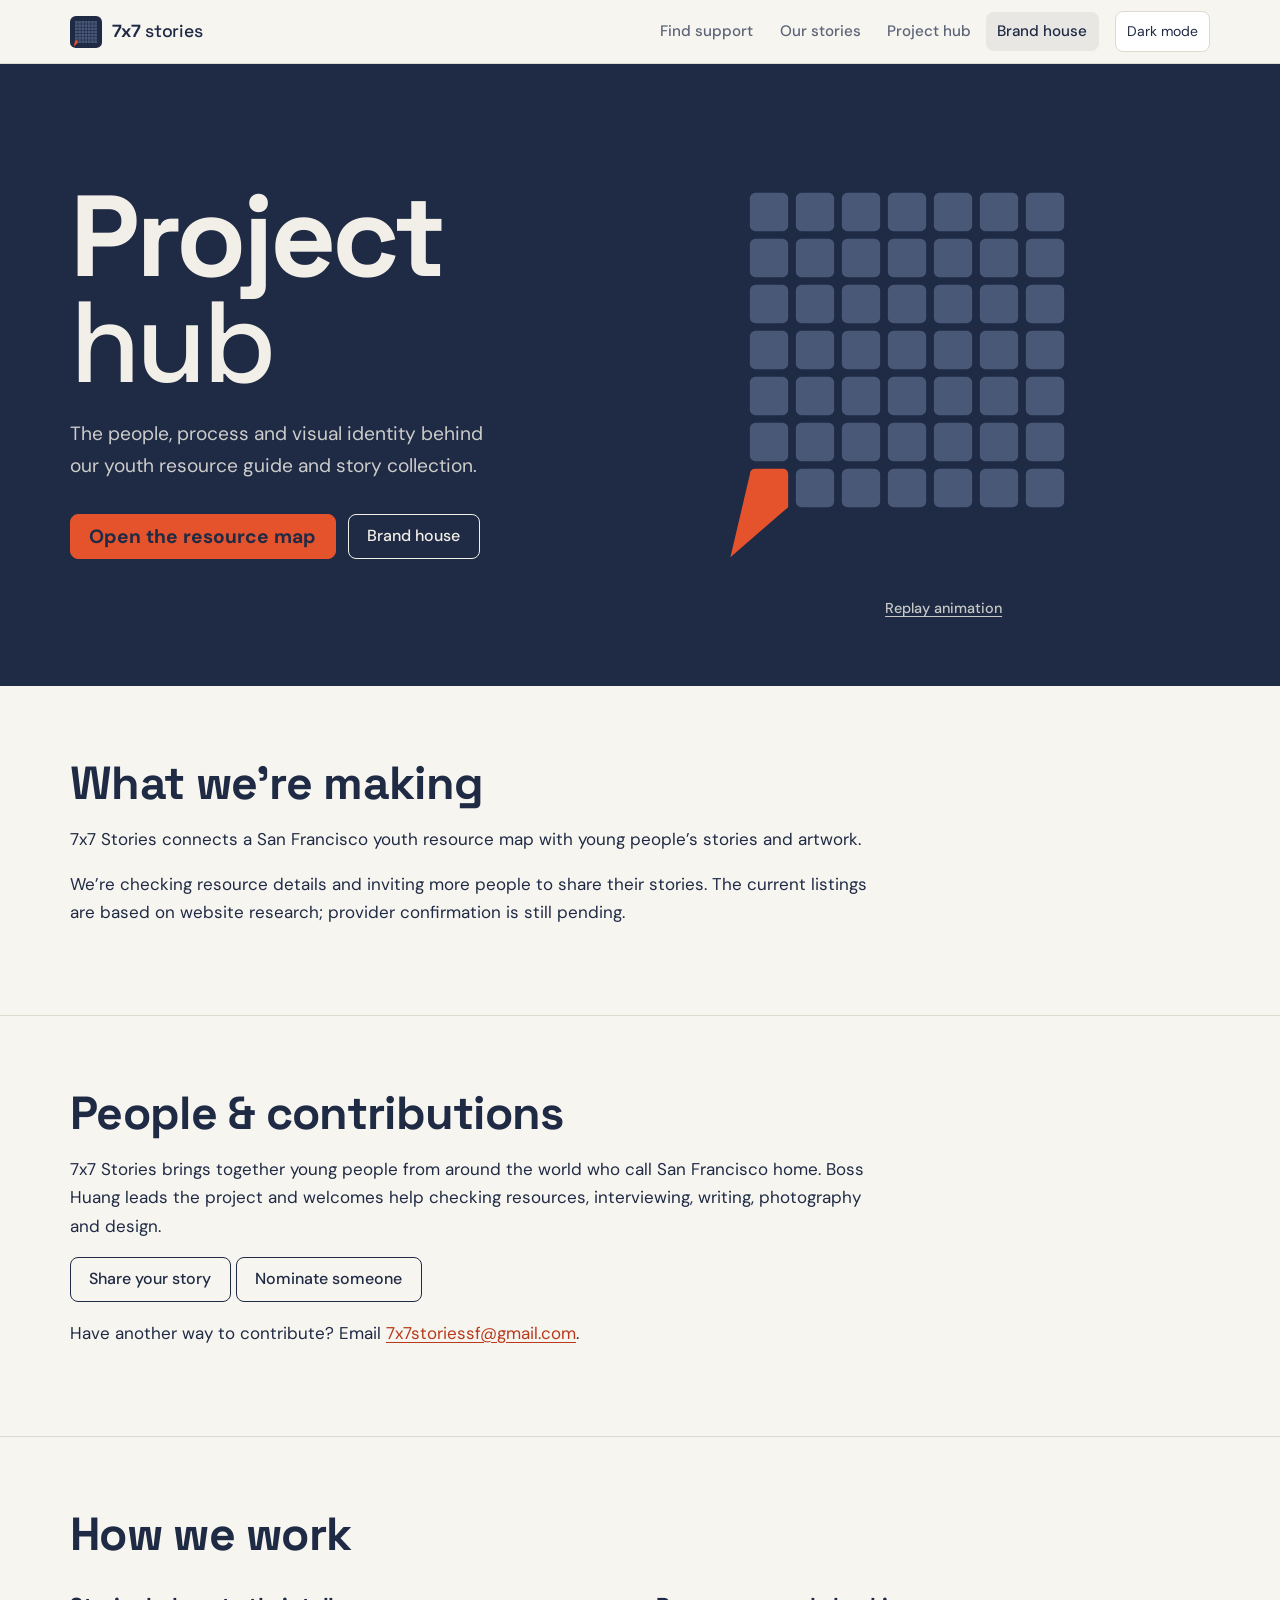
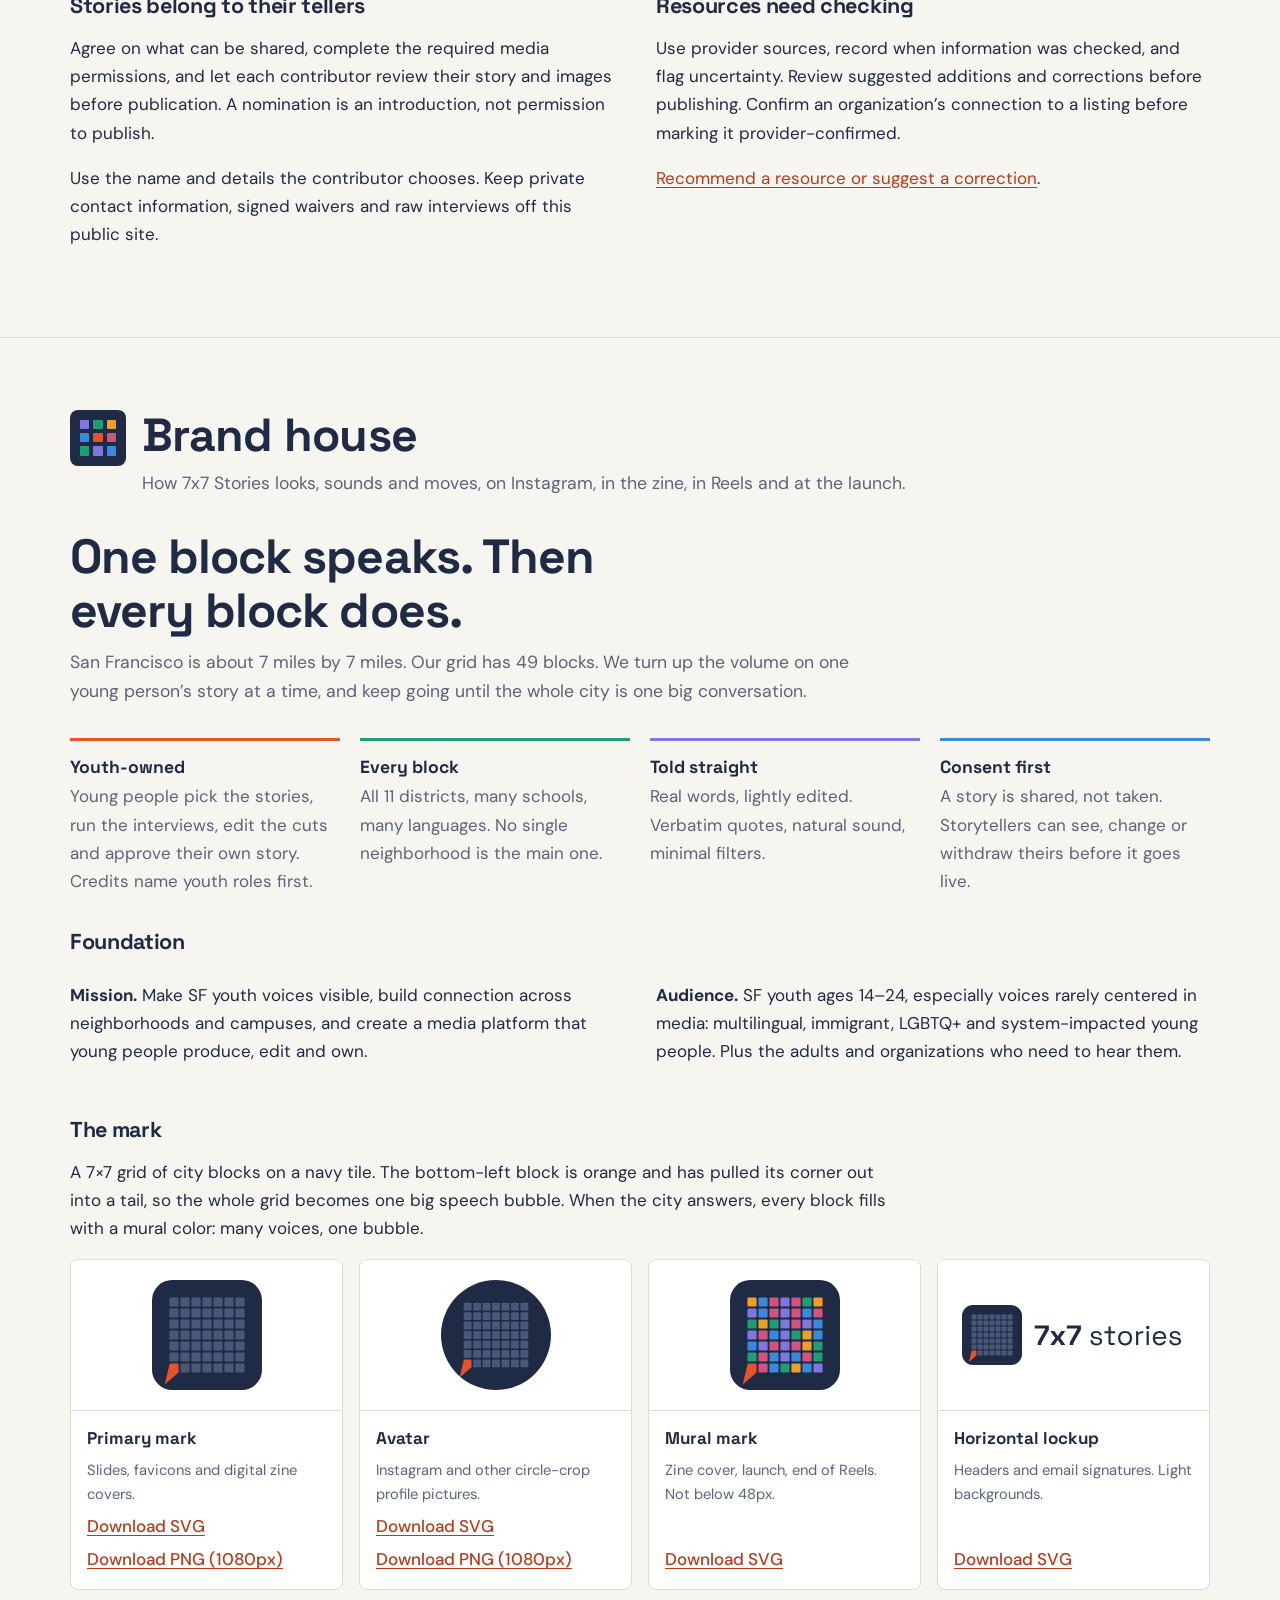
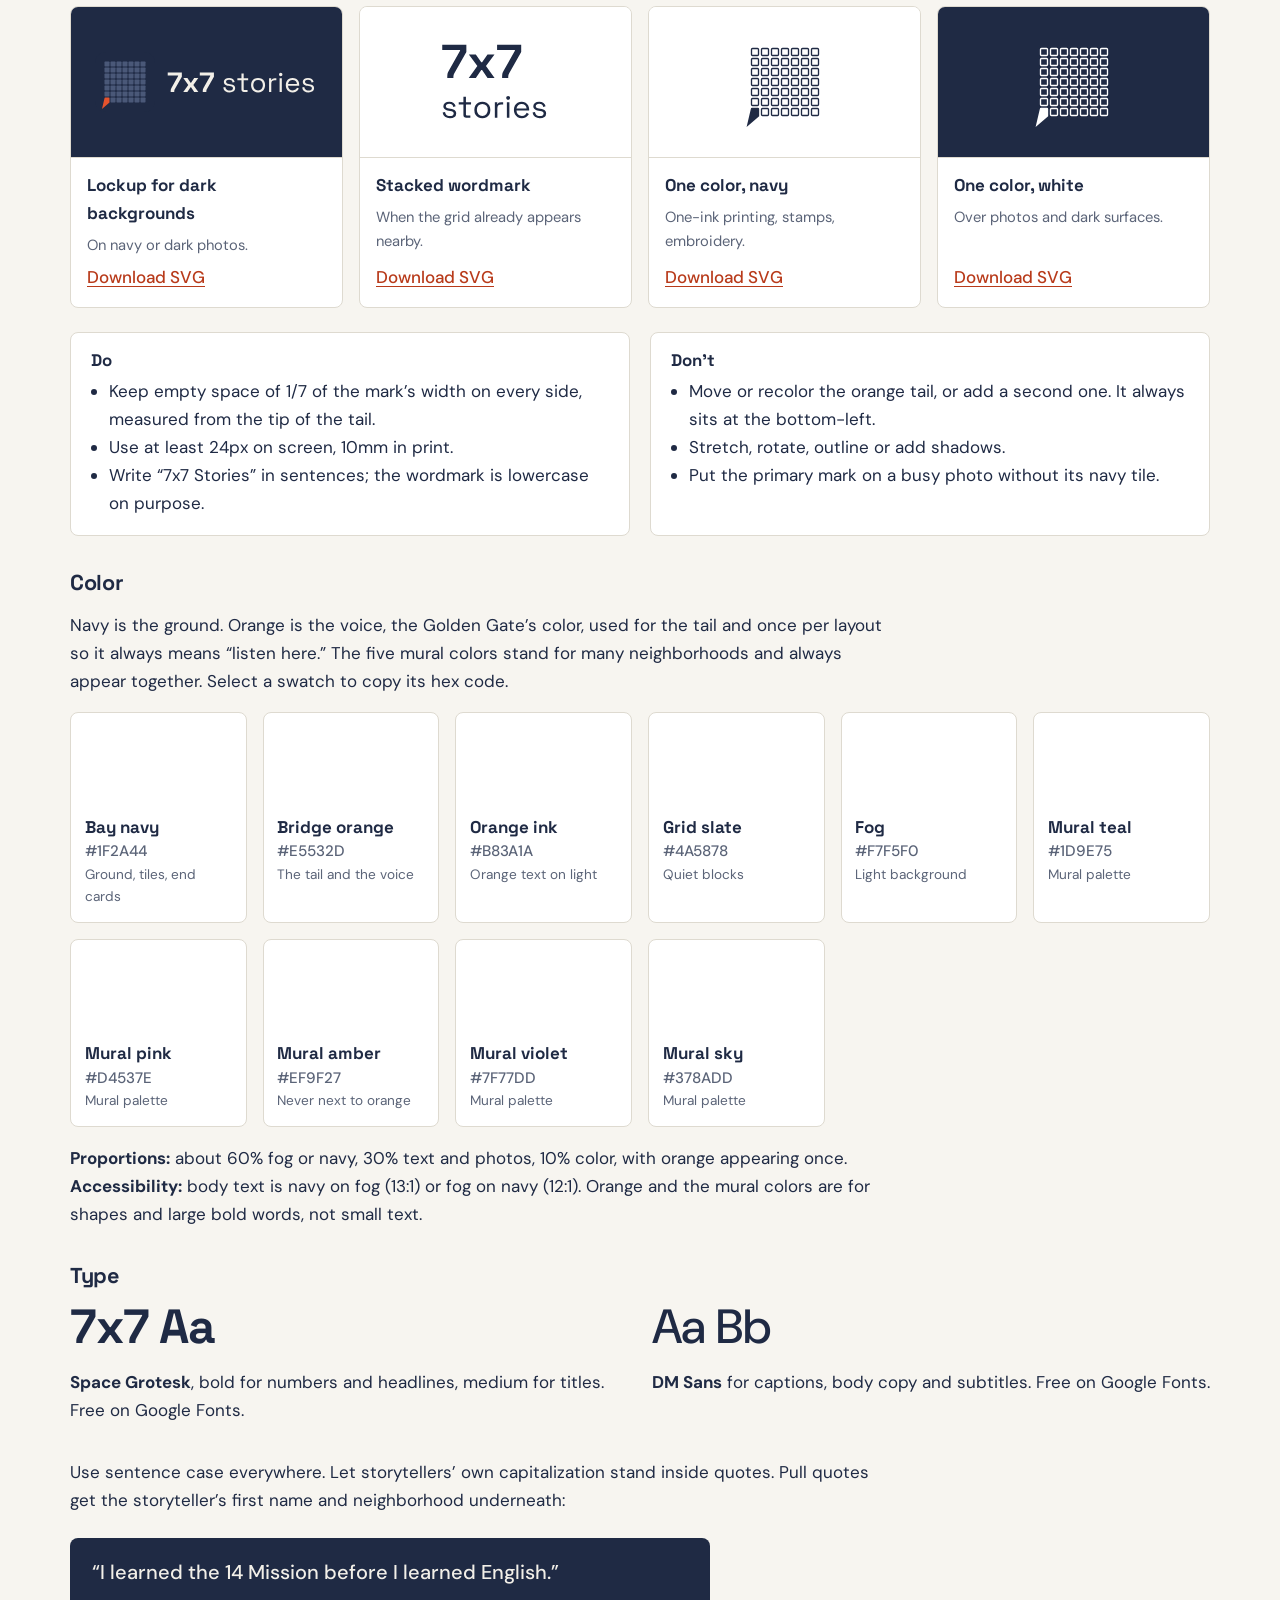
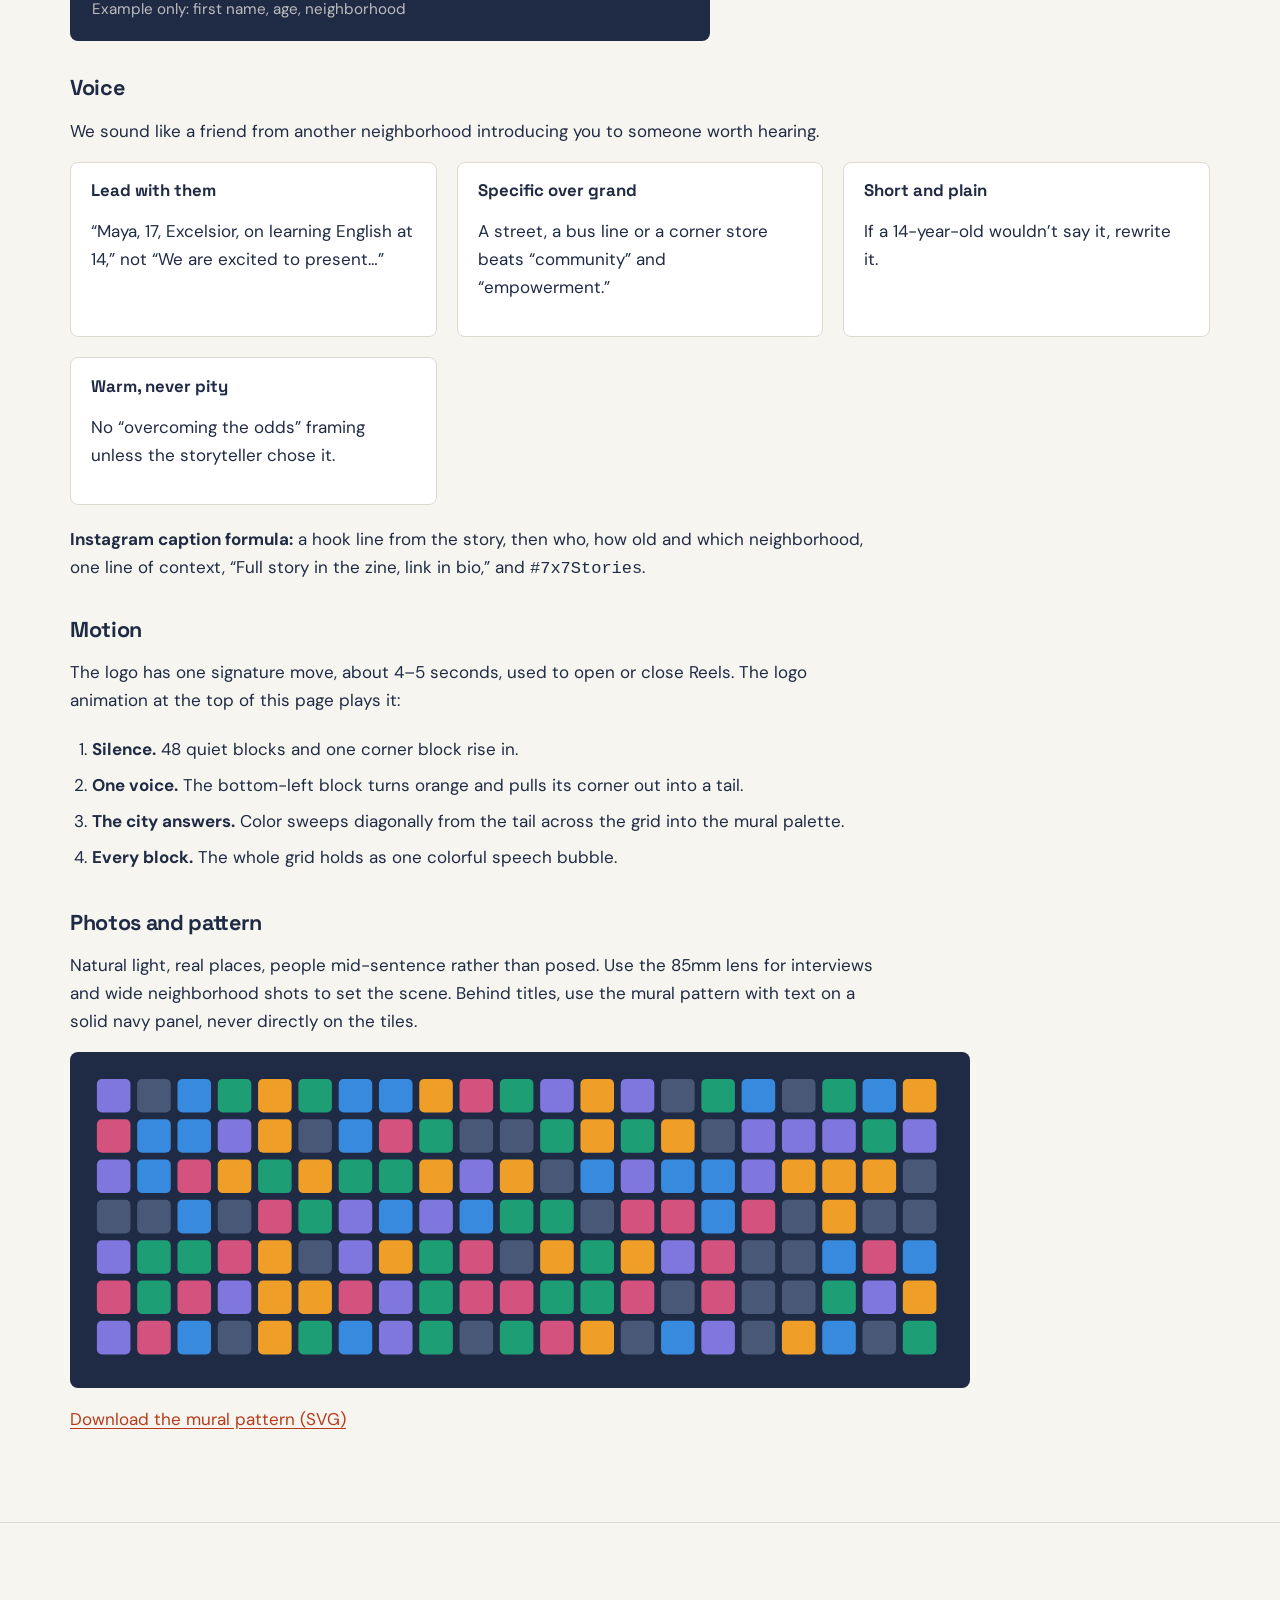
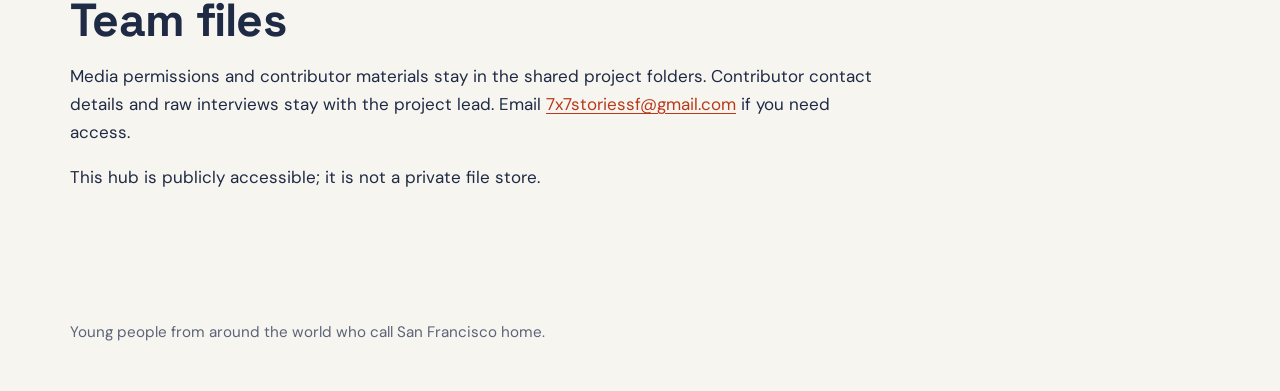
==== commit b2317156: "Update project identity and remove grant administration from hub" ====
--- a/project/index.html
+++ b/project/index.html
@@ -241,8 +241,8 @@
   </div>
 </section>
 
-<section id="now" aria-labelledby="now-title"><div class="wrap"><h2 id="now-title">Where we are</h2><p class="lede">Updated November 26, 2026.</p><p>7x7 Stories now combines a San Francisco youth resource map with stories and artwork. The map is the home page; stories, nominations and resource feedback are part of the same site.</p><div class="status"><span class="dot go" aria-hidden="true"></span><p><b>Revised equipment budget approved.</b> YEF approved the $2,000 budget on November 24. Freedom Forward coordinates approved purchases. The project is focused on remote production and digital publishing.</p></div><p>Next: check resource details, invite story contributors, and prepare the digital zine and launch material. The current resource listings are based on website research; provider confirmation is still pending.</p><ol class="timeline"><li><time datetime="2026-12-07">Dec 7</time><div><strong>Final spending date</strong><p>November report due; coordinate purchases and itemized receipts with Freedom Forward.</p></div></li><li><time datetime="2026-12-11">Dec 11</time><div><strong>Grant closes</strong><p>Submit remaining reports and documents, including a December reimbursement report if needed.</p></div></li></ol></div></section>
-<section id="team" aria-labelledby="team-title"><div class="wrap"><h2 id="team-title">People &amp; contributions</h2><p>Boss Huang leads the project, with Freedom Forward / HYPE Center as fiscal sponsor and funding from the SF Youth Empowerment Fund. We’re working with a smaller team and welcome help checking resources, interviewing, writing, photography and design.</p><p id="join"><a class="btn" href="../?nominate=self#stories">Share your story</a> <a class="btn" href="../?nominate=other#stories">Nominate someone</a></p><p>Have another way to contribute? Email <a href="mailto:7x7storiessf@gmail.com">7x7storiessf@gmail.com</a>.</p></div></section>
+<section id="now" aria-labelledby="now-title"><div class="wrap"><h2 id="now-title">What we’re making</h2><p>7x7 Stories connects a San Francisco youth resource map with young people’s stories and artwork.</p><p>We’re checking resource details and inviting more people to share their stories. The current listings are based on website research; provider confirmation is still pending.</p></div></section>
+<section id="team" aria-labelledby="team-title"><div class="wrap"><h2 id="team-title">People &amp; contributions</h2><p>7x7 Stories brings together young people from around the world who call San Francisco home. Boss Huang leads the project and welcomes help checking resources, interviewing, writing, photography and design.</p><p id="join"><a class="btn" href="../?nominate=self#stories">Share your story</a> <a class="btn" href="../?nominate=other#stories">Nominate someone</a></p><p>Have another way to contribute? Email <a href="mailto:7x7storiessf@gmail.com">7x7storiessf@gmail.com</a>.</p></div></section>
 <section id="work" aria-labelledby="work-title"><div class="wrap"><h2 id="work-title">How we work</h2><div class="cols"><div><h3>Stories belong to their tellers</h3><p>Agree on what can be shared, complete the required media permissions, and let each contributor review their story and images before publication. A nomination is an introduction, not permission to publish.</p><p>Use the name and details the contributor chooses. Keep private contact information, signed waivers and raw interviews off this public site.</p></div><div><h3>Resources need checking</h3><p>Use provider sources, record when information was checked, and flag uncertainty. Review suggested additions and corrections before publishing. Confirm an organization’s connection to a listing before marking it provider-confirmed.</p><p><a href="../#feedback">Recommend a resource or suggest a correction</a>.</p></div></div></div></section>
 <!-- ===================== BRAND HOUSE ===================== -->
 <section id="brand" aria-labelledby="brand-title">
@@ -277,7 +277,7 @@
       <div class="logo-card"><div class="art"><img src="assets/logos/7x7-mark-primary.svg" alt="Primary mark: quiet grid with an orange corner tail" width="110" height="110"></div><div class="meta"><b>Primary mark</b><span>Slides, favicons and digital zine covers.</span><a href="assets/logos/7x7-mark-primary.svg" download>Download SVG</a><a href="assets/logos/7x7-mark-primary-1080.png" download>Download PNG (1080px)</a></div></div>
       <div class="logo-card"><div class="art"><img src="assets/logos/7x7-mark-avatar.svg" alt="Circle avatar mark" width="110" height="110"></div><div class="meta"><b>Avatar</b><span>Instagram and other circle-crop profile pictures.</span><a href="assets/logos/7x7-mark-avatar.svg" download>Download SVG</a><a href="assets/logos/7x7-mark-avatar-1080.png" download>Download PNG (1080px)</a></div></div>
       <div class="logo-card"><div class="art"><img src="assets/logos/7x7-mark-mural.svg" alt="Mural mark with every block in color" width="110" height="110"></div><div class="meta"><b>Mural mark</b><span>Zine cover, launch, end of Reels. Not below 48px.</span><a href="assets/logos/7x7-mark-mural.svg" download>Download SVG</a></div></div>
-      <div class="logo-card"><div class="art"><img src="assets/logos/7x7-lockup-horizontal-navy.svg" alt="Horizontal lockup, navy" height="60"></div><div class="meta"><b>Horizontal lockup</b><span>Headers, email signatures, reports. Light backgrounds.</span><a href="assets/logos/7x7-lockup-horizontal-navy.svg" download>Download SVG</a></div></div>
+      <div class="logo-card"><div class="art"><img src="assets/logos/7x7-lockup-horizontal-navy.svg" alt="Horizontal lockup, navy" height="60"></div><div class="meta"><b>Horizontal lockup</b><span>Headers and email signatures. Light backgrounds.</span><a href="assets/logos/7x7-lockup-horizontal-navy.svg" download>Download SVG</a></div></div>
       <div class="logo-card"><div class="art dark"><img src="assets/logos/7x7-lockup-horizontal-light.svg" alt="Horizontal lockup, light" height="60"></div><div class="meta"><b>Lockup for dark backgrounds</b><span>On navy or dark photos.</span><a href="assets/logos/7x7-lockup-horizontal-light.svg" download>Download SVG</a></div></div>
       <div class="logo-card"><div class="art"><img src="assets/logos/7x7-wordmark-stacked-navy.svg" alt="Stacked wordmark" height="90"></div><div class="meta"><b>Stacked wordmark</b><span>When the grid already appears nearby.</span><a href="assets/logos/7x7-wordmark-stacked-navy.svg" download>Download SVG</a></div></div>
       <div class="logo-card"><div class="art"><img src="assets/logos/7x7-mark-onecolor-navy.svg" alt="One-color mark, navy" width="100" height="100"></div><div class="meta"><b>One color, navy</b><span>One-ink printing, stamps, embroidery.</span><a href="assets/logos/7x7-mark-onecolor-navy.svg" download>Download SVG</a></div></div>
@@ -321,7 +321,7 @@
       <div><h4>Short and plain</h4><p>If a 14-year-old wouldn’t say it, rewrite it.</p></div>
       <div><h4>Warm, never pity</h4><p>No “overcoming the odds” framing unless the storyteller chose it.</p></div>
     </div>
-    <p style="margin-top:1.25rem"><strong>Instagram caption formula:</strong> a hook line from the story, then who, how old and which neighborhood, one line of context, “Full story in the zine, link in bio,” and <code>#7x7Stories</code>. Credit the Youth Empowerment Fund and follow YEF’s social media guide for tags.</p>
+    <p style="margin-top:1.25rem"><strong>Instagram caption formula:</strong> a hook line from the story, then who, how old and which neighborhood, one line of context, “Full story in the zine, link in bio,” and <code>#7x7Stories</code>.</p>
 
     <h3>Motion</h3>
     <p>The logo has one signature move, about 4–5 seconds, used to open or close Reels. The logo animation at the top of this page plays it:</p>
@@ -339,13 +339,12 @@
   </div>
 </section>
 
-<section id="files" aria-labelledby="files-title"><div class="wrap"><h2 id="files-title">Team files</h2><p>Grant documents, reports, receipts and media waivers stay in the shared team folders. Contributor contact details and raw interviews stay with the project lead. Email <a href="mailto:7x7storiessf@gmail.com">7x7storiessf@gmail.com</a> if you need access.</p><p>This hub is publicly accessible; it is not a private file store.</p></div></section>
+<section id="files" aria-labelledby="files-title"><div class="wrap"><h2 id="files-title">Team files</h2><p>Media permissions and contributor materials stay in the shared project folders. Contributor contact details and raw interviews stay with the project lead. Email <a href="mailto:7x7storiessf@gmail.com">7x7storiessf@gmail.com</a> if you need access.</p><p>This hub is publicly accessible; it is not a private file store.</p></div></section>
 </main>
 
 <footer class="site">
   <div class="wrap">
-    <span>7x7 Stories is a youth-led project of HYPE Center Youth Advisory Board members, funded by the SF Youth Empowerment Fund.</span>
-    <span>Fiscal sponsor: Freedom Forward / HYPE Center</span>
+    <span>Young people from around the world who call San Francisco home.</span>
   </div>
 </footer>
 
